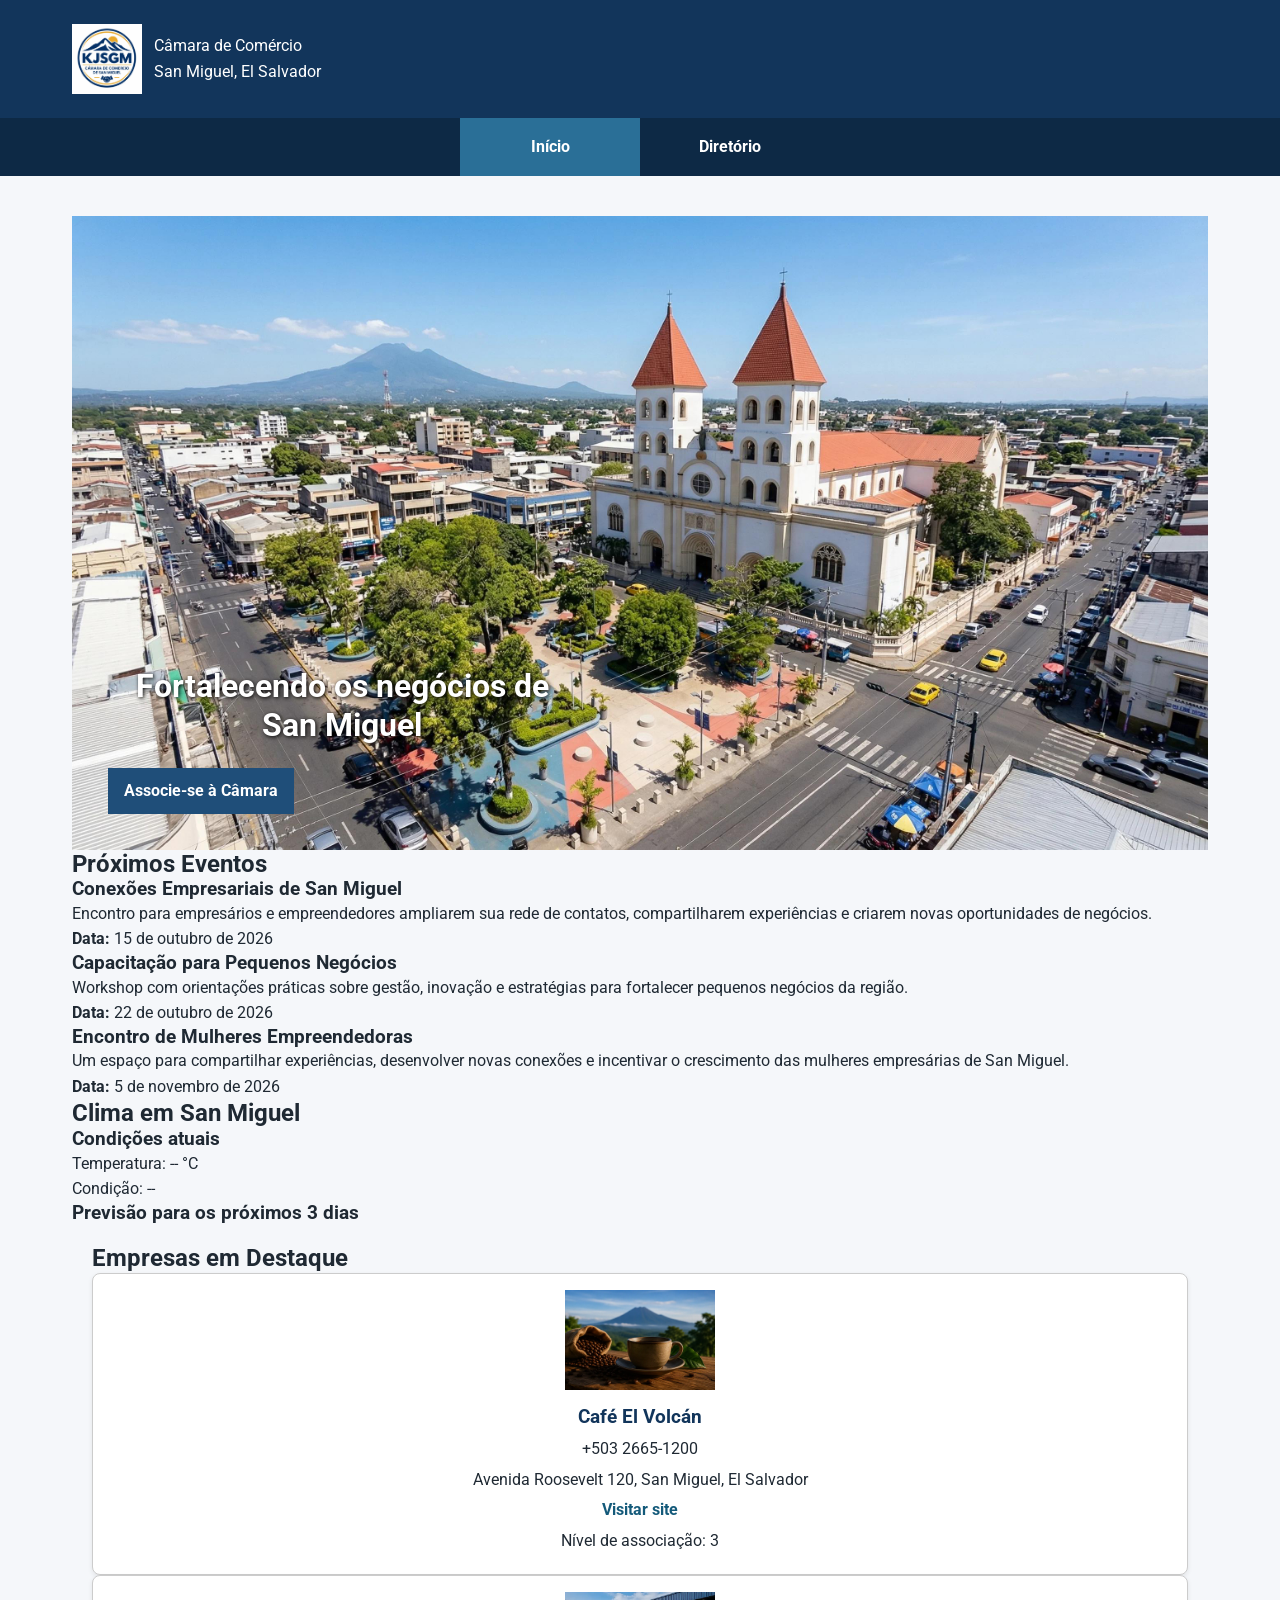
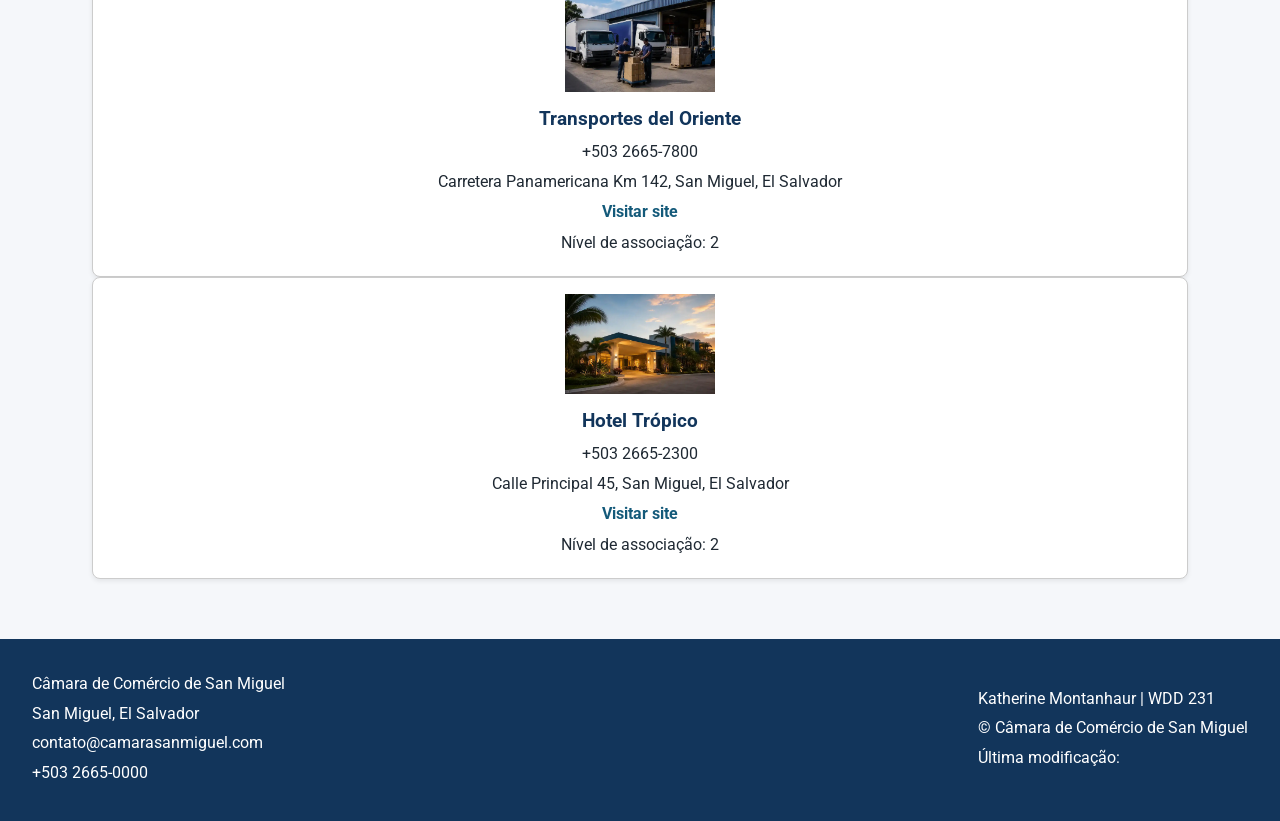
==== camara/index.html @ 286e55a4 "S03 Tarefa" ====
<!DOCTYPE html>
<html lang="pt-BR">

<head>
    <meta charset="UTF-8">
    <meta name="viewport" content="width=device-width, initial-scale=1.0">

    <title>Início | Câmara de Comércio de San Miguel</title>

    <meta name="description"
        content="Página inicial da Câmara de Comércio de San Miguel, El Salvador, com eventos, clima e empresas em destaque.">

    <meta name="author" content="Katherine Montanhaur">

    <!-- Metadados para redes sociais -->
    <meta property="og:title" content="Início | Câmara de Comércio de San Miguel">
    <meta property="og:description"
        content="Conheça a Câmara de Comércio de San Miguel, seus eventos, empresas em destaque e informações locais.">
    <meta property="og:image" content="https://kjsgm.github.io/wdd231/camara/imagens/logo.webp">
    <meta property="og:url" content="https://kjsgm.github.io/wdd231/camara/index.html">
    <meta property="og:type" content="website">

    <!-- Favicon -->
    <link rel="icon" href="imagens/favicon.ico" type="image/x-icon">

    <!-- Google Fonts -->
    <link rel="preconnect" href="https://fonts.googleapis.com">
    <link rel="preconnect" href="https://fonts.gstatic.com" crossorigin>
    <link href="https://fonts.googleapis.com/css2?family=Roboto:wght@400;700&display=swap" rel="stylesheet">

    <!-- CSS -->
    <link rel="stylesheet" href="estilos/normalizar.css">
    <link rel="stylesheet" href="estilos/telas-pequenas.css">
    <link rel="stylesheet" href="estilos/telas-grandes.css">
    <link rel="stylesheet" href="estilos/inicio.css">
</head>

<body>

    <header>
        <div class="cabecalho">

            <div class="identidade">
                <img src="imagens/logo.webp" alt="Logo da Câmara de Comércio de San Miguel">

                <div>
                    <p>Câmara de Comércio</p>
                    <p>San Miguel, El Salvador</p>
                </div>
            </div>

            <button id="menu" aria-label="Abrir menu">
                ☰
            </button>

        </div>

        <nav>
            <ul>
                <li>
                    <a href="index.html" class="ativo">Início</a>
                </li>

                <li>
                    <a href="diretorio.html">Diretório</a>
                </li>
            </ul>
        </nav>
    </header>

    <main>
        <section class="hero">
            <img src="imagens/hero.jpg" alt="Vista da cidade de San Miguel, El Salvador">
            <div class="hero-conteudo">
                <h1>Fortalecendo os negócios de San Miguel</h1>
                <a href="#" class="botao-cta">Associe-se à Câmara</a>
            </div>
        </section>
        <section class="eventos">
            <h2>Próximos Eventos</h2>
            <article>
                <h3>Conexões Empresariais de San Miguel</h3>
                <p>Encontro para empresários e empreendedores ampliarem sua rede de contatos, compartilharem
                    experiências e
                    criarem novas oportunidades de negócios.</p>
                <p><strong>Data:</strong> 15 de outubro de 2026</p>
            </article>

            <article>
                <h3>Capacitação para Pequenos Negócios</h3>
                <p>Workshop com orientações práticas sobre gestão, inovação e estratégias para fortalecer pequenos
                    negócios da
                    região.</p>
                <p><strong>Data:</strong> 22 de outubro de 2026</p>
            </article>

            <article>
                <h3>Encontro de Mulheres Empreendedoras</h3>
                <p>Um espaço para compartilhar experiências, desenvolver novas conexões e incentivar o crescimento das
                    mulheres
                    empresárias de San Miguel.</p>
                <p><strong>Data:</strong> 5 de novembro de 2026</p>
            </article>
        </section>
        <section class="clima">
            <h2>Clima em San Miguel</h2>

            <div class="clima-atual">
                <h3>Condições atuais</h3>
                <p>Temperatura: <span id="temperatura">--</span> °C</p>
                <p>Condição: <span id="descricao">--</span></p>
            </div>

            <div class="previsao">
                <h3>Previsão para os próximos 3 dias</h3>
                <div id="previsao-dias"></div>
            </div>
        </section>
        <section class="empresas-destaque">
            <h2>Empresas em Destaque</h2>
            <div id="membros-destaque"></div>
        </section>
    </main>

    <footer>

        <div>
            <p>Câmara de Comércio de San Miguel</p>

            <p>San Miguel, El Salvador</p>

            <p>contato@camarasanmiguel.com</p>

            <p>+503 2665-0000</p>
        </div>

        <div>
            <p>Katherine Montanhaur | WDD 231</p>

            <p>
                &copy;
                <span id="ano"></span>
                Câmara de Comércio de San Miguel
            </p>

            <p>
                Última modificação:
                <span id="modificado"></span>
            </p>
        </div>

    </footer>

    <script src="scripts/clima.js"></script>
    <script src="scripts/destaques.js"></script>

</body>

</html>
---- camara/estilos/normalizar.css ----
/* ================================
   NORMALIZAÇÃO
   Câmara de Comércio - WDD 231
   Katherine Montanhaur
================================ */

* {
    box-sizing: border-box;
    margin: 0;
    padding: 0;
}

html {
    scroll-behavior: smooth;
}

img {
    display: block;
    max-width: 100%;
    height: auto;
}

button,
input,
textarea,
select {
    font: inherit;
}

button {
    cursor: pointer;
}

a {
    text-decoration: none;
}

ul,
ol {
    list-style: none;
}
---- camara/estilos/telas-pequenas.css ----
/* =================================
   TELAS PEQUENAS
   Câmara de Comércio - WDD 231
   Katherine Montanhaur
================================= */

/* ---------- GERAL ---------- */

body {
    font-family: "Roboto", sans-serif;
    line-height: 1.6;
    color: #1f2933;
    background-color: #f5f7fa;
}

header {
    background-color: #12355b;
    color: white;
}

main {
    max-width: 1200px;
    margin: 0 auto;
    padding: 1.5rem 1rem;
}

h1,
h2,
h3 {
    line-height: 1.2;
}

/* ---------- CABEÇALHO ---------- */

.cabecalho {
    display: flex;
    align-items: center;
    justify-content: space-between;
    gap: 1rem;
    padding: 1rem;
}

.identidade {
    display: flex;
    align-items: center;
    gap: 0.75rem;
}

.identidade img {
    width: 55px;
    height: 55px;
    object-fit: contain;
}

.identidade h1 {
    font-size: 1.25rem;
}

.identidade p {
    font-size: 0.85rem;
}

/* ---------- MENU ---------- */

#menu {
    border: none;
    background: transparent;
    color: white;
    font-size: 1.8rem;
    padding: 0.25rem 0.5rem;
}

nav {
    background-color: #0d2945;
}

nav ul {
    display: none;
    flex-direction: column;
}

nav ul.aberto {
    display: flex;
}

nav a {
    display: block;
    color: white;
    padding: 0.9rem 1rem;
    text-align: center;
    font-weight: bold;
}

nav a:hover,
nav a.ativo {
    background-color: #2a6f97;
}

/* ---------- CONTEÚDO ---------- */

main h1 {
    color: #12355b;
    text-align: center;
    margin-bottom: 1.5rem;
}

/* ---------- BOTÕES ---------- */

.botoes-visualizacao {
    display: flex;
    justify-content: center;
    gap: 0.75rem;
    margin-bottom: 1.5rem;
}

.botoes-visualizacao button {
    border: 1px solid #12355b;
    background-color: #12355b;
    color: white;
    padding: 0.6rem 1.2rem;
    border-radius: 4px;
}

.botoes-visualizacao button:hover {
    background-color: #2a6f97;
}

/* ---------- MEMBROS ---------- */

#membros {
    width: 100%;
}

.grade {
    display: grid;
    grid-template-columns: 1fr;
    gap: 1rem;
}

/* ---------- CARTÃO DO MEMBRO ---------- */

.membro {
    background-color: white;
    border: 1px solid #d5dce3;
    border-radius: 8px;
    padding: 1rem;
    text-align: center;
    box-shadow: 0 2px 5px rgba(0, 0, 0, 0.08);
}

.membro img {
    width: 150px;
    height: 100px;
    object-fit: contain;
    margin: 0 auto 1rem;
}

.membro h3 {
    color: #12355b;
    margin-bottom: 0.5rem;
}

.membro p {
    margin-bottom: 0.3rem;
}

.membro a {
    color: #145a7a;
    font-weight: bold;
}

.membro a:hover {
    text-decoration: underline;
}

/* ---------- VISUALIZAÇÃO EM LISTA ---------- */

.lista {
    display: flex;
    flex-direction: column;
    gap: 0;
}

.lista .membro {
    display: block;
    border-radius: 0;
    box-shadow: none;
    border-left: none;
    border-right: none;
    border-bottom: 1px solid #d5dce3;
    text-align: left;
}

.lista .membro img {
    display: none;
}

.lista .membro h3 {
    display: inline;
    margin-right: 0.5rem;
}

/* ---------- RODAPÉ ---------- */

footer {
    background-color: #12355b;
    color: white;
    padding: 2rem 1rem;
    text-align: center;
}

footer div {
    margin-bottom: 1.5rem;
}

footer h3 {
    margin-bottom: 0.5rem;
}

footer p {
    margin-bottom: 0.25rem;
}
---- camara/estilos/telas-grandes.css ----
/* =================================
   TELAS GRANDES
   Câmara de Comércio - WDD 231
   Katherine Montanhaur
================================= */

@media screen and (min-width: 700px) {

    /* ---------- CABEÇALHO ---------- */

    .cabecalho {
        max-width: 1200px;
        margin: 0 auto;
        padding: 1.5rem 2rem;
    }

    .identidade img {
        width: 70px;
        height: 70px;
    }

    .identidade h1 {
        font-size: 1.7rem;
    }

    .identidade p {
        font-size: 1rem;
    }

    /* ---------- MENU ---------- */

    #menu {
        display: none;
    }

    nav ul {
        max-width: 1200px;
        margin: 0 auto;
        display: flex;
        flex-direction: row;
        justify-content: center;
    }

    nav li {
        flex: 0 1 180px;
    }

    nav a {
        padding: 1rem;
    }

    /* ---------- CONTEÚDO ---------- */

    main {
        padding: 2.5rem 2rem;
    }

    main h1 {
        font-size: 2rem;
    }

    /* ---------- GRADE ---------- */

    .grade {
        grid-template-columns: repeat(3, 1fr);
        gap: 1.5rem;
    }

    /* ---------- RODAPÉ ---------- */

    footer {
        display: flex;
        justify-content: space-between;
        align-items: center;
        gap: 2rem;
        padding: 2rem;
        text-align: left;
    }

    footer div {
        margin-bottom: 0;
    }
}
---- camara/estilos/inicio.css ----
.hero {
    position: relative;
}

.hero img {
    width: 100%;
    height: auto;
    display: block;
}

.hero-conteudo {
    position: absolute;
    bottom: 20px;
    left: 20px;
}

.botao-cta {
    display: inline-block;
    padding: 10px 16px;
    background-color: #1F4E79;
    color: white;
    text-decoration: none;
    font-weight: 700;
}

/* Conteúdo sobre a imagem principal */
.hero-conteudo {
    padding: 16px;
    max-width: 500px;
}

.hero-conteudo h1 {
    color: white;
    text-shadow: 1px 1px 4px black;
}

/* Empresas em destaque */
.empresas-destaque {
    padding: 20px;
}

# membros-destaque {
    display: grid;
    grid-template-columns: repeat(auto-fit, minmax(220px, 1fr));
    gap: 20px;
}

#membros-destaque .membro {
    padding: 16px;
    border: 1px solid #ccc;
    border-radius: 8px;
    text-align: center;
}

#membros-destaque img {
    max-width: 100%;
    height: auto;
}
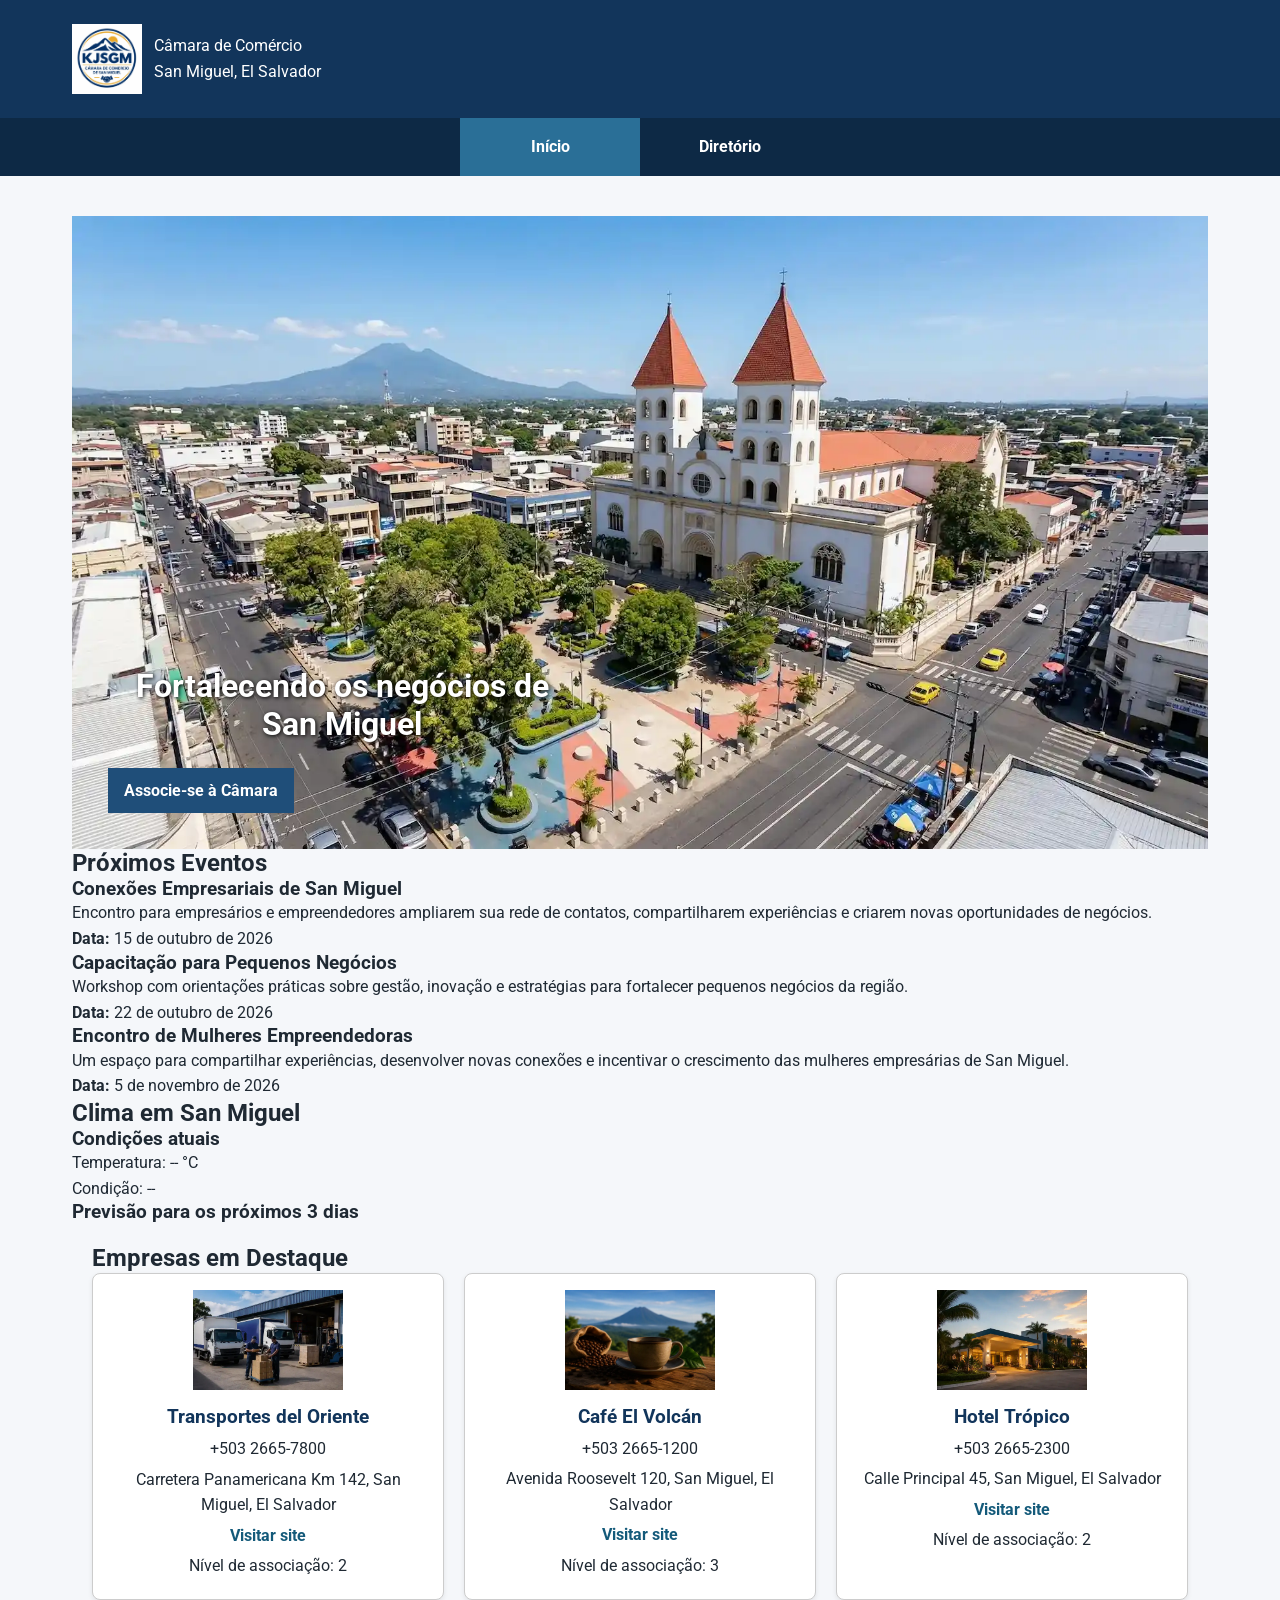
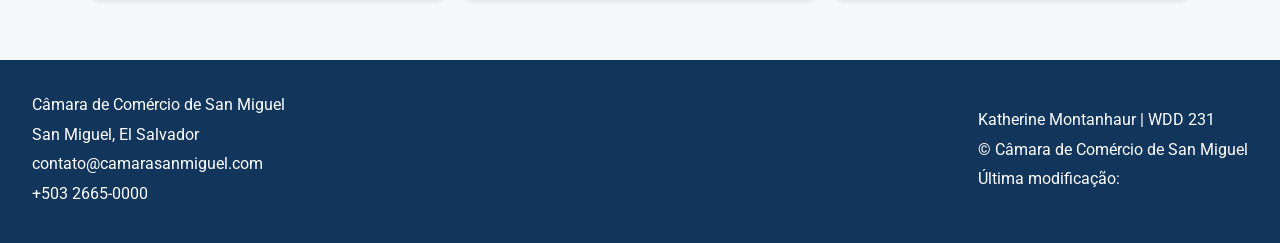
==== commit 706840a8: "auditoria" ====
--- a/camara/index.html
+++ b/camara/index.html
@@ -70,7 +70,7 @@
 
     <main>
         <section class="hero">
-            <img src="imagens/hero.jpg" alt="Vista da cidade de San Miguel, El Salvador">
+            <img src="imagens/hero.webp" alt="Vista da cidade de San Miguel, El Salvador">
             <div class="hero-conteudo">
                 <h1>Fortalecendo os negócios de San Miguel</h1>
                 <a href="#" class="botao-cta">Associe-se à Câmara</a>
--- a/camara/estilos/inicio.css
+++ b/camara/estilos/inicio.css
@@ -8,10 +8,18 @@
     display: block;
 }
 
+/* Conteúdo sobre a imagem principal */
 .hero-conteudo {
     position: absolute;
     bottom: 20px;
     left: 20px;
+    padding: 16px;
+    max-width: 500px;
+}
+
+.hero-conteudo h1 {
+    color: white;
+    text-shadow: 1px 1px 4px black;
 }
 
 .botao-cta {
@@ -23,23 +31,12 @@
     font-weight: 700;
 }
 
-/* Conteúdo sobre a imagem principal */
-.hero-conteudo {
-    padding: 16px;
-    max-width: 500px;
-}
-
-.hero-conteudo h1 {
-    color: white;
-    text-shadow: 1px 1px 4px black;
-}
-
 /* Empresas em destaque */
 .empresas-destaque {
     padding: 20px;
 }
 
-# membros-destaque {
+#membros-destaque {
     display: grid;
     grid-template-columns: repeat(auto-fit, minmax(220px, 1fr));
     gap: 20px;
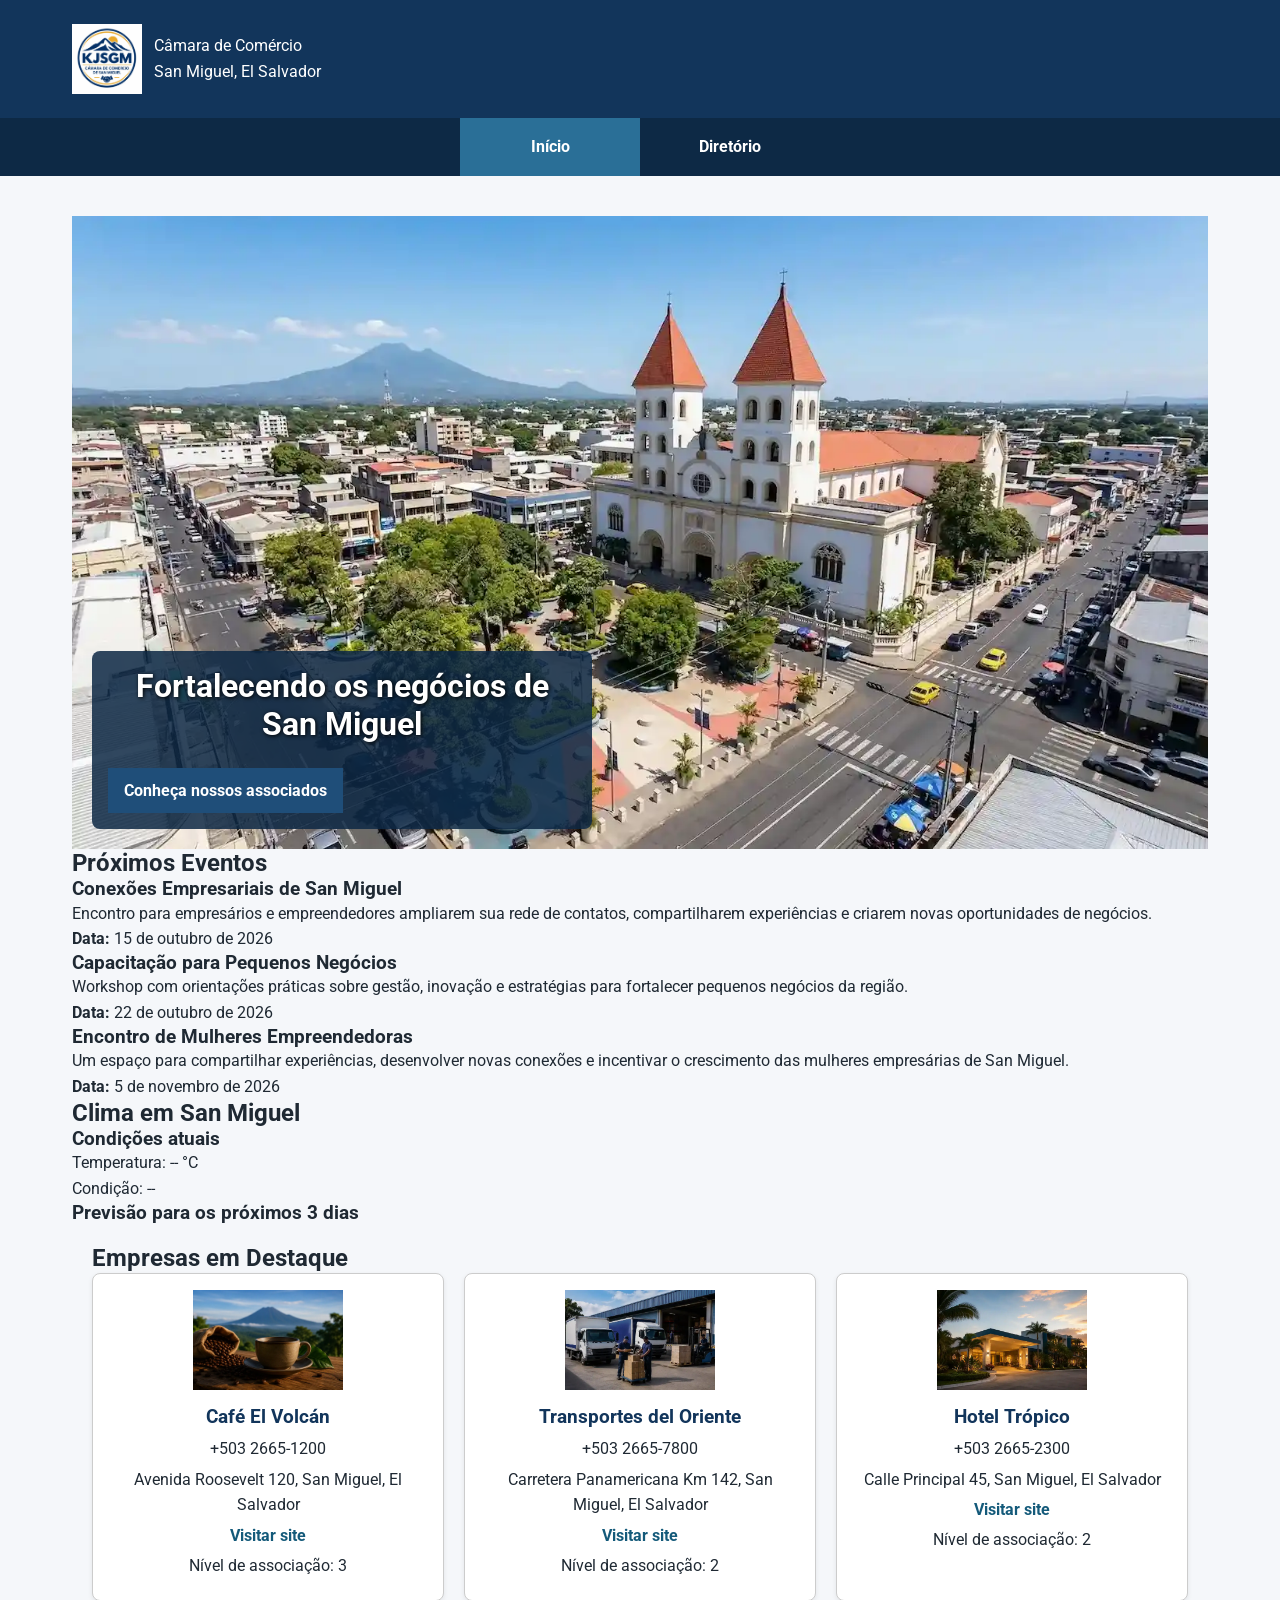
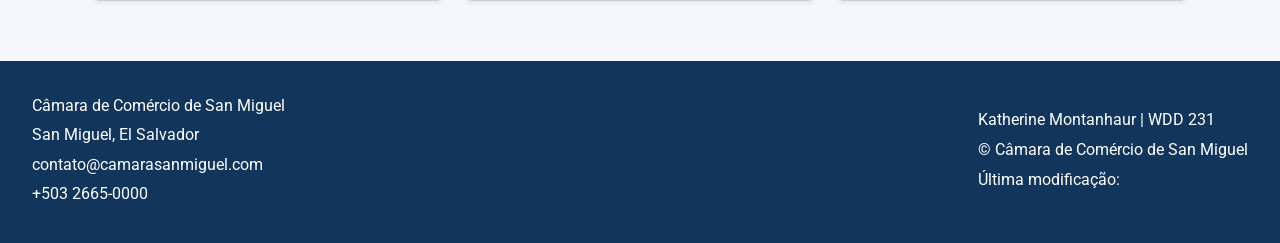
==== commit f60b80fa: "audito" ====
--- a/camara/index.html
+++ b/camara/index.html
@@ -73,7 +73,7 @@
             <img src="imagens/hero.webp" alt="Vista da cidade de San Miguel, El Salvador">
             <div class="hero-conteudo">
                 <h1>Fortalecendo os negócios de San Miguel</h1>
-                <a href="#" class="botao-cta">Associe-se à Câmara</a>
+                <a href="diretorio.html" class="botao-cta">Conheça nossos associados</a>
             </div>
         </section>
         <section class="eventos">
@@ -151,8 +151,8 @@
 
     </footer>
 
-    <script src="scripts/clima.js"></script>
-    <script src="scripts/destaques.js"></script>
+    <script src="scripts/clima.js" defer></script>
+    <script src="scripts/destaques.js" defer></script>
 
 </body>
 
--- a/camara/estilos/inicio.css
+++ b/camara/estilos/inicio.css
@@ -15,11 +15,17 @@
     left: 20px;
     padding: 16px;
     max-width: 500px;
+    background-color: rgba(13, 41, 69, 0.85);
+    border-radius: 8px;
 }
 
 .hero-conteudo h1 {
     color: white;
     text-shadow: 1px 1px 4px black;
+}
+
+.hero-conteudo {
+    color: white;
 }
 
 .botao-cta {
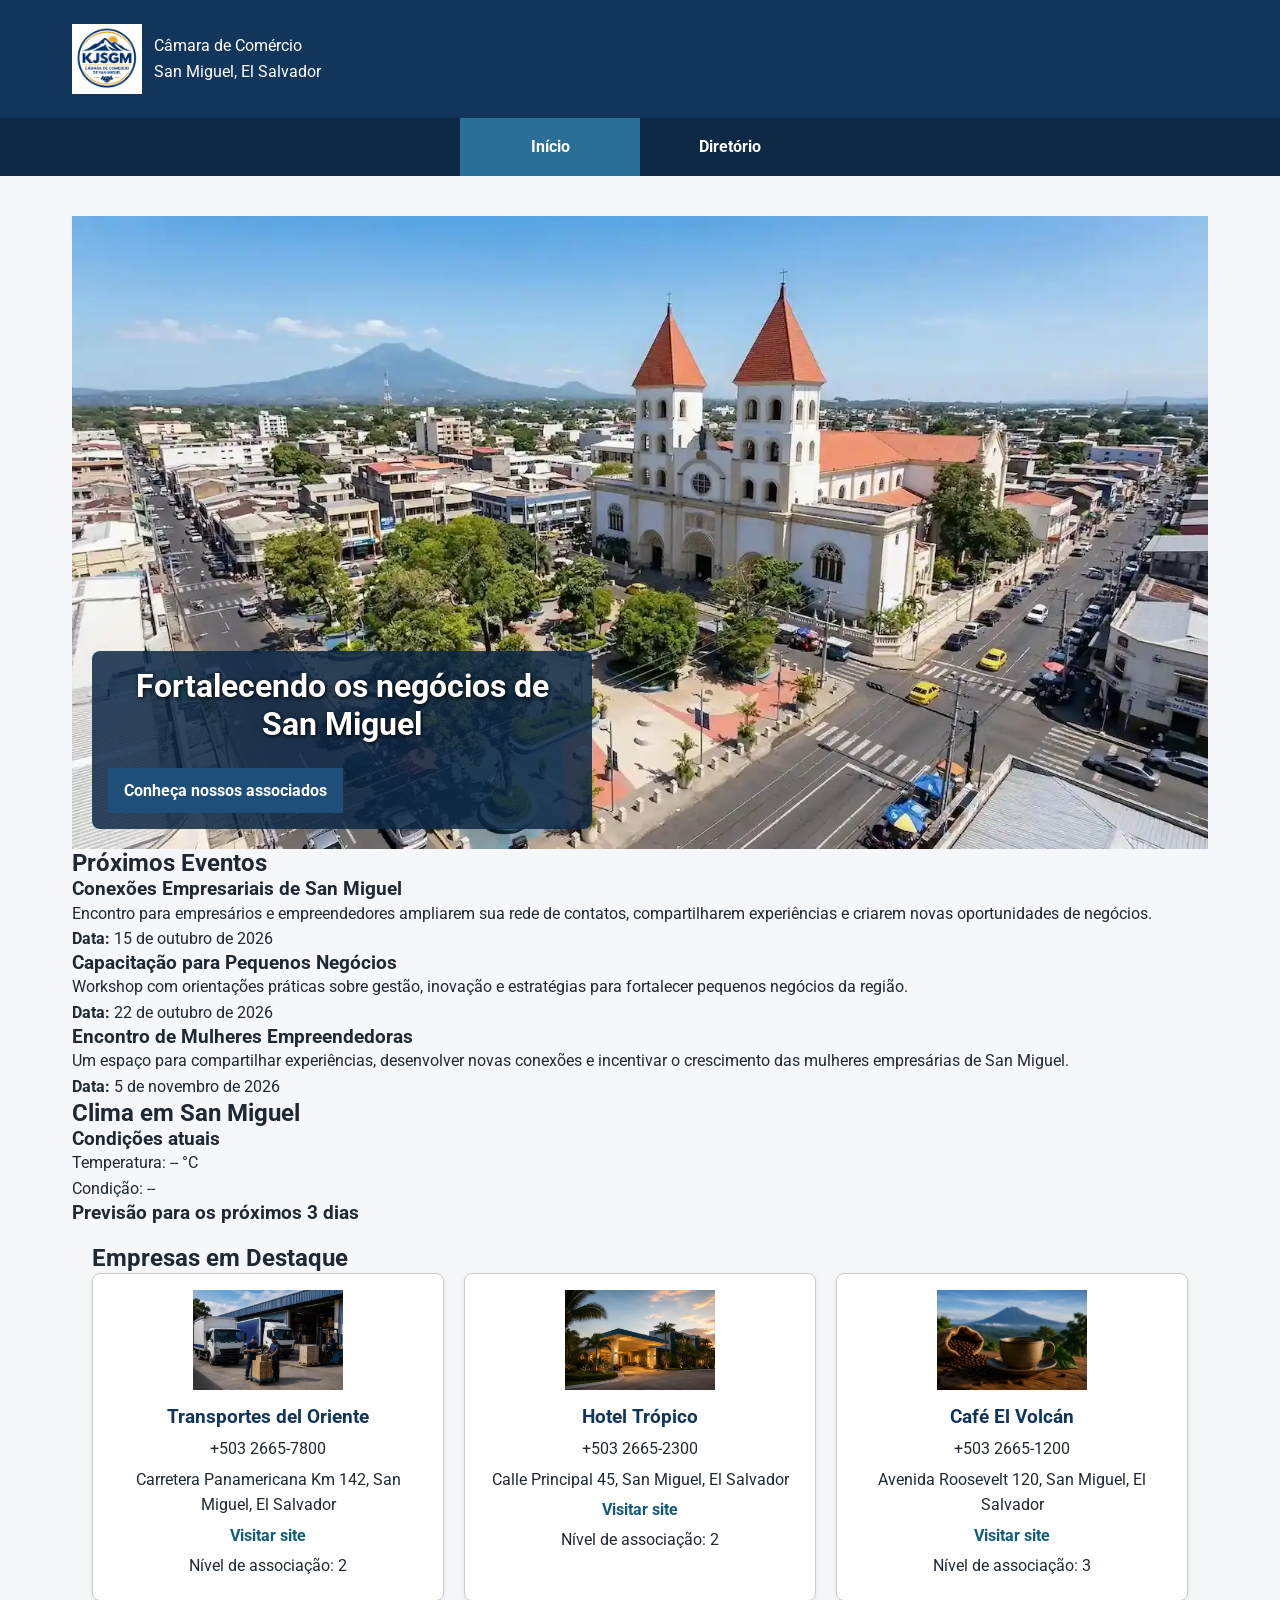
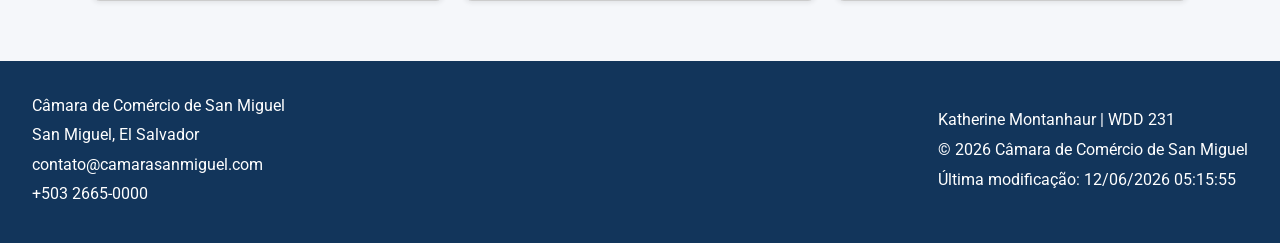
==== commit 649283b1: "final" ====
--- a/camara/index.html
+++ b/camara/index.html
@@ -13,9 +13,9 @@
     <meta name="author" content="Katherine Montanhaur">
 
     <!-- Metadados para redes sociais -->
-    <meta property="og:title" content="Início | Câmara de Comércio de San Miguel">
+    <meta property="og:title" content="Conheça a Câmara de Comércio de San Miguel">
     <meta property="og:description"
-        content="Conheça a Câmara de Comércio de San Miguel, seus eventos, empresas em destaque e informações locais.">
+        content="Descubra eventos, oportunidades de negócios e empresas em destaque na Câmara de Comércio de San Miguel, El Salvador.">
     <meta property="og:image" content="https://kjsgm.github.io/wdd231/camara/imagens/logo.webp">
     <meta property="og:url" content="https://kjsgm.github.io/wdd231/camara/index.html">
     <meta property="og:type" content="website">
@@ -153,6 +153,7 @@
 
     <script src="scripts/clima.js" defer></script>
     <script src="scripts/destaques.js" defer></script>
+    <script src="scripts/navegacao.js" defer></script>
 
 </body>
 
--- a/camara/estilos/inicio.css
+++ b/camara/estilos/inicio.css
@@ -17,15 +17,12 @@
     max-width: 500px;
     background-color: rgba(13, 41, 69, 0.85);
     border-radius: 8px;
+    color: white;
 }
 
 .hero-conteudo h1 {
     color: white;
     text-shadow: 1px 1px 4px black;
-}
-
-.hero-conteudo {
-    color: white;
 }
 
 .botao-cta {
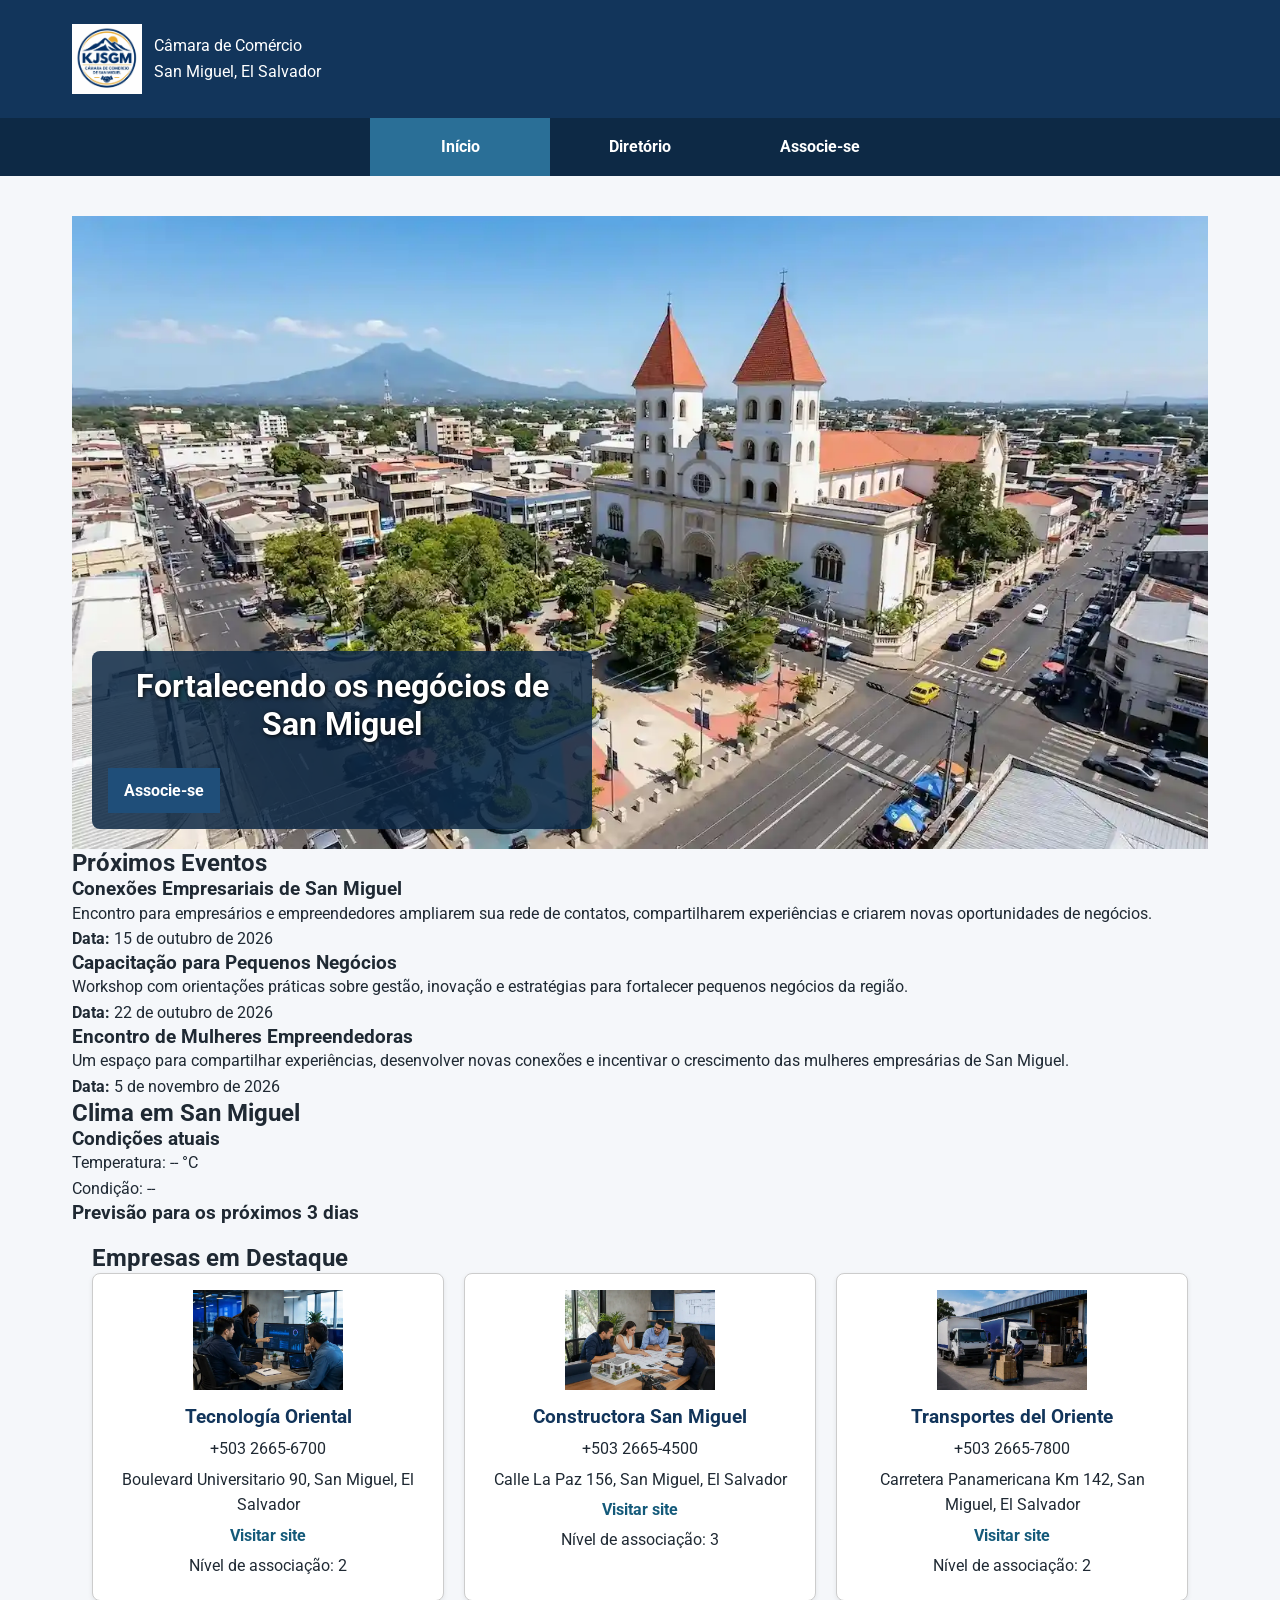
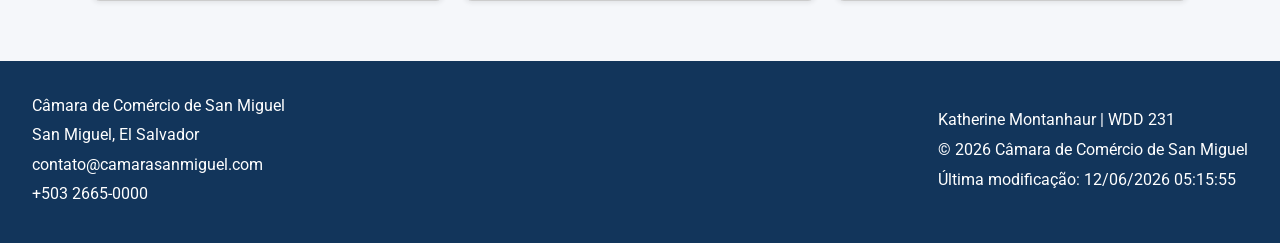
==== commit a9a784b1: "s04" ====
--- a/camara/index.html
+++ b/camara/index.html
@@ -64,6 +64,9 @@
                 <li>
                     <a href="diretorio.html">Diretório</a>
                 </li>
+                <li>
+                    <a href="associacao.html">Associe-se</a>
+                </li>
             </ul>
         </nav>
     </header>
@@ -73,7 +76,7 @@
             <img src="imagens/hero.webp" alt="Vista da cidade de San Miguel, El Salvador">
             <div class="hero-conteudo">
                 <h1>Fortalecendo os negócios de San Miguel</h1>
-                <a href="diretorio.html" class="botao-cta">Conheça nossos associados</a>
+                <a href="associacao.html" class="botao-cta">Associe-se</a>
             </div>
         </section>
         <section class="eventos">
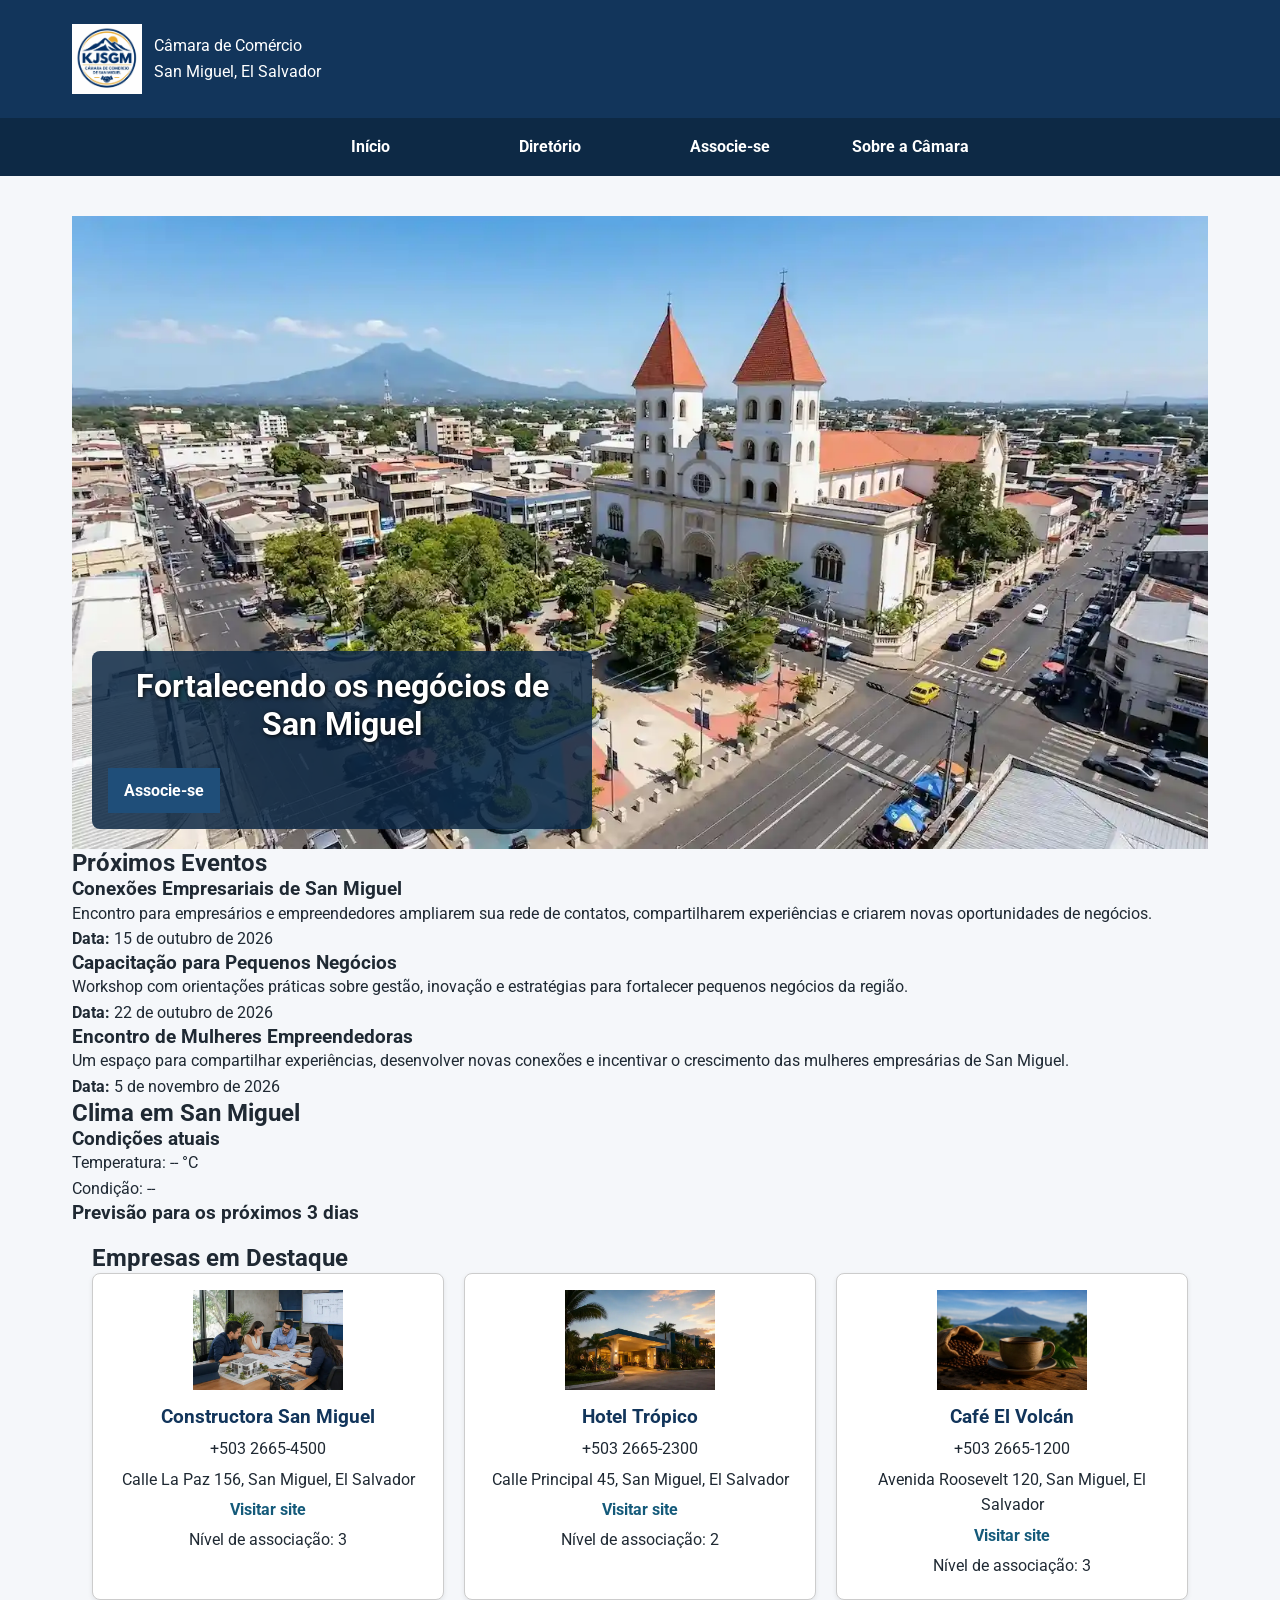
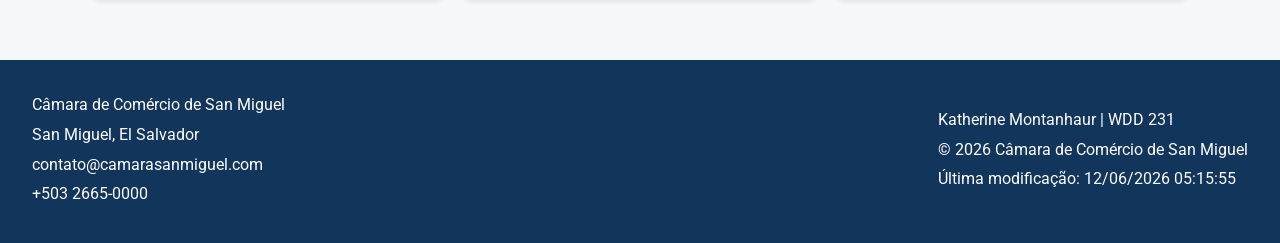
==== commit 38731b01: "auditoria" ====
--- a/camara/index.html
+++ b/camara/index.html
@@ -58,7 +58,7 @@
         <nav>
             <ul>
                 <li>
-                    <a href="index.html" class="ativo">Início</a>
+                    <a href="index.html">Início</a>
                 </li>
 
                 <li>
@@ -66,6 +66,9 @@
                 </li>
                 <li>
                     <a href="associacao.html">Associe-se</a>
+                </li>
+                <li>
+                    <a href="sobre.html">Sobre a Câmara</a>
                 </li>
             </ul>
         </nav>
